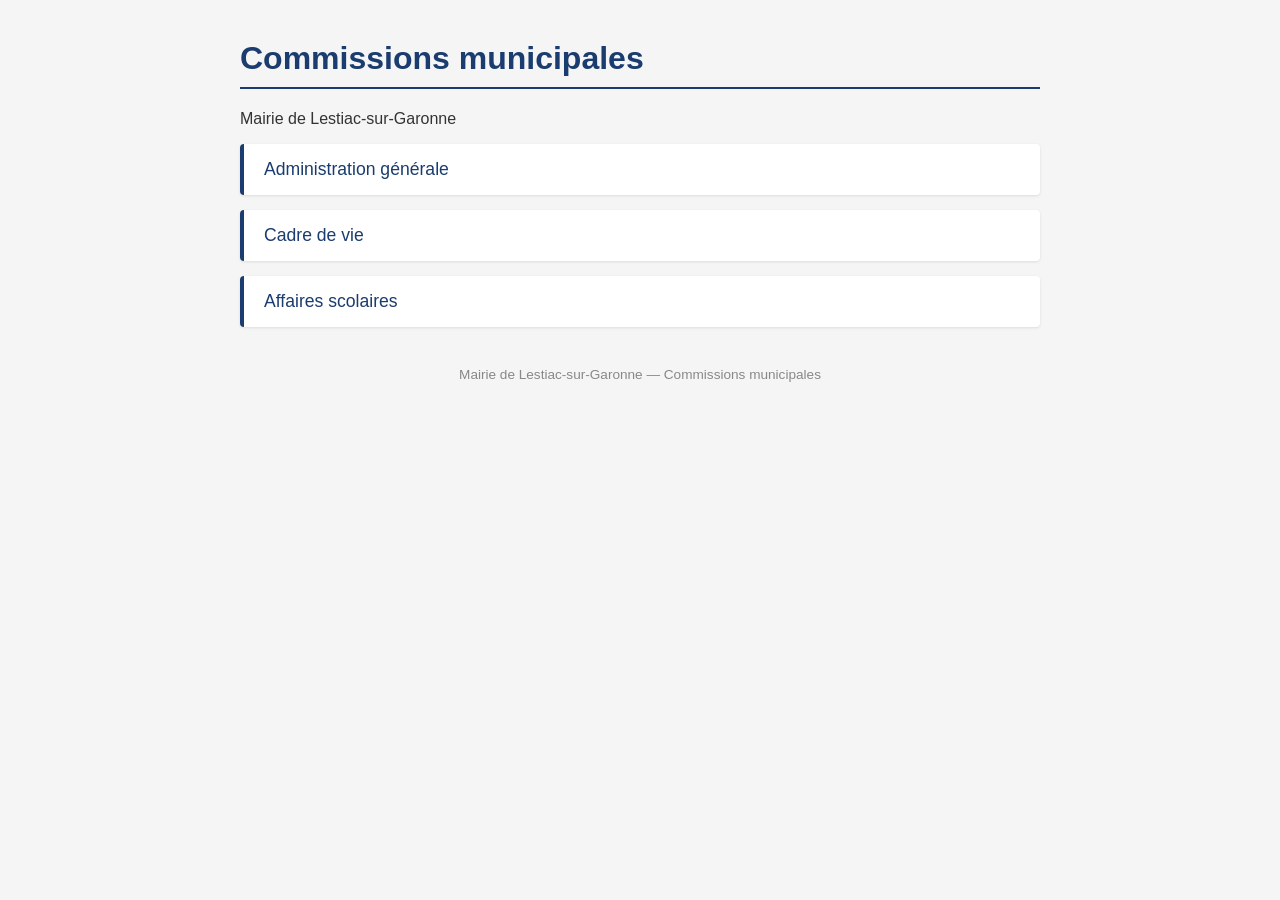
==== index.html @ 2bb53dbc "Create index.html" ====
<!DOCTYPE html>
<html lang="fr">
<head>
  <meta charset="UTF-8">
  <meta name="viewport" content="width=device-width, initial-scale=1.0">
  <title>Commissions - Mairie de Lestiac-sur-Garonne</title>
  <style>
    body { font-family: Arial, sans-serif; max-width: 800px; margin: 40px auto; padding: 0 20px; background: #f5f5f5; color: #333; }
    h1 { color: #1a3c6e; border-bottom: 2px solid #1a3c6e; padding-bottom: 10px; }
    ul { list-style: none; padding: 0; }
    li { margin: 15px 0; }
    a { display: block; padding: 15px 20px; background: #fff; border-left: 4px solid #1a3c6e; text-decoration: none; color: #1a3c6e; font-size: 1.1em; border-radius: 4px; box-shadow: 0 1px 3px rgba(0,0,0,0.1); transition: background 0.2s; }
    a:hover { background: #e8f0fe; }
    footer { margin-top: 40px; font-size: 0.85em; color: #888; text-align: center; }
  </style>
</head>
<body>
  <h1>Commissions municipales</h1>
  <p>Mairie de Lestiac-sur-Garonne</p>
  <ul>
    <li><a href="administration-generale.html">Administration g&#233;n&#233;rale</a></li>
    <li><a href="cadre-de-vie.html">Cadre de vie</a></li>
    <li><a href="affaires-scolaires.html">Affaires scolaires</a></li>
  </ul>
  <footer>Mairie de Lestiac-sur-Garonne &mdash; Commissions municipales</footer>
</body>
</html>
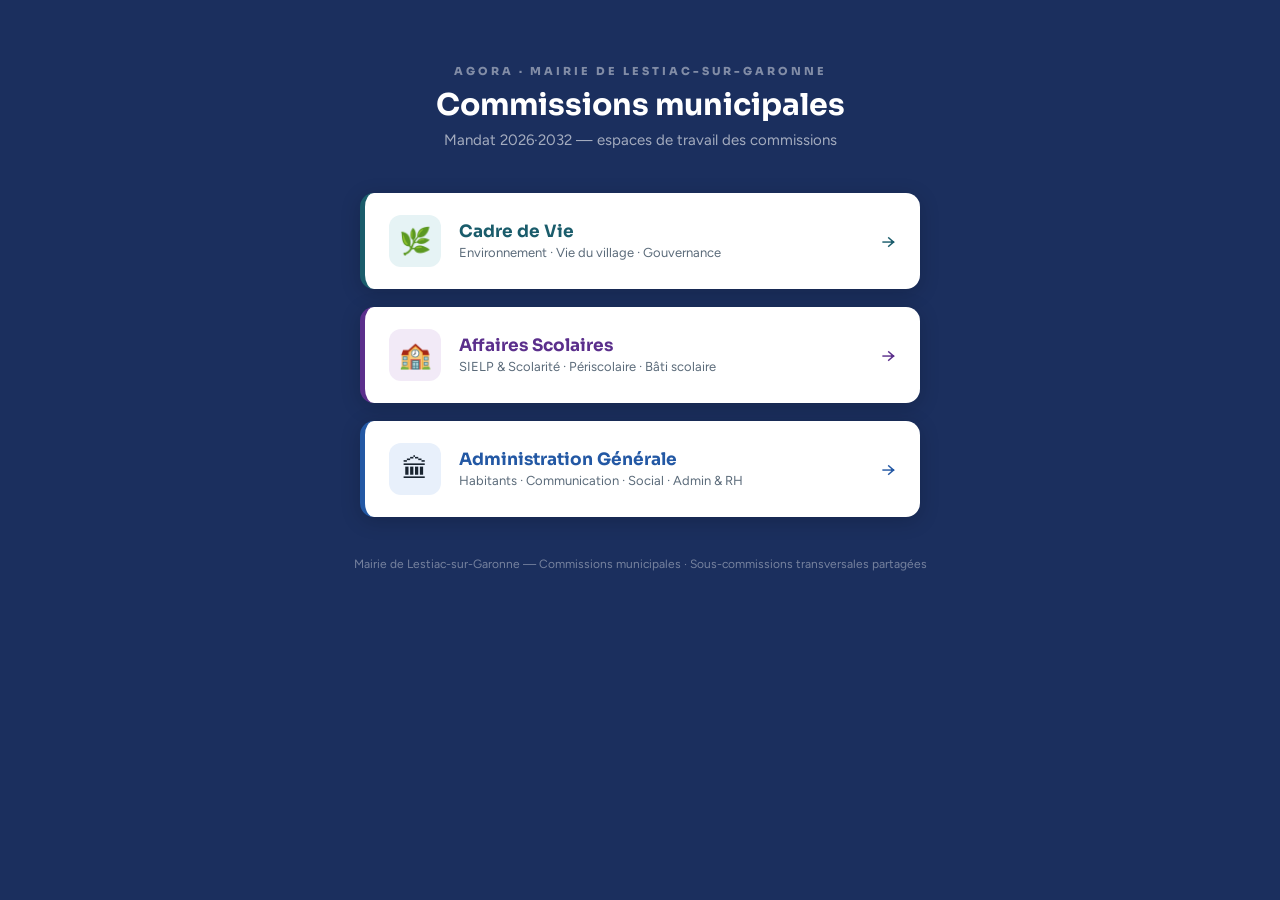
==== commit dabf053d: "Add files via upload" ====
--- a/index.html
+++ b/index.html
@@ -1,27 +1,78 @@
 <!DOCTYPE html>
 <html lang="fr">
 <head>
-  <meta charset="UTF-8">
-  <meta name="viewport" content="width=device-width, initial-scale=1.0">
-  <title>Commissions - Mairie de Lestiac-sur-Garonne</title>
-  <style>
-    body { font-family: Arial, sans-serif; max-width: 800px; margin: 40px auto; padding: 0 20px; background: #f5f5f5; color: #333; }
-    h1 { color: #1a3c6e; border-bottom: 2px solid #1a3c6e; padding-bottom: 10px; }
-    ul { list-style: none; padding: 0; }
-    li { margin: 15px 0; }
-    a { display: block; padding: 15px 20px; background: #fff; border-left: 4px solid #1a3c6e; text-decoration: none; color: #1a3c6e; font-size: 1.1em; border-radius: 4px; box-shadow: 0 1px 3px rgba(0,0,0,0.1); transition: background 0.2s; }
-    a:hover { background: #e8f0fe; }
-    footer { margin-top: 40px; font-size: 0.85em; color: #888; text-align: center; }
-  </style>
+<meta charset="UTF-8">
+<meta name="viewport" content="width=device-width, initial-scale=1.0, viewport-fit=cover">
+<meta name="theme-color" content="#1B2F5E">
+<title>Commissions municipales — Lestiac-sur-Garonne</title>
+<link rel="preconnect" href="https://fonts.googleapis.com">
+<link rel="preconnect" href="https://fonts.gstatic.com" crossorigin>
+<link href="https://fonts.googleapis.com/css2?family=Sora:wght@600;700;800&family=Figtree:wght@400;500;600&display=swap" rel="stylesheet">
+<style>
+  *{box-sizing:border-box;margin:0;padding:0}
+  body{
+    font-family:'Figtree',sans-serif;color:#1A2530;
+    background:#1B2F5E;
+    min-height:100vh;display:flex;flex-direction:column;align-items:center;
+    padding:64px 20px 48px;
+  }
+  .wordmark{font-family:'Sora',sans-serif;font-weight:800;font-size:11px;letter-spacing:3px;text-transform:uppercase;color:rgba(255,255,255,.45);margin-bottom:10px}
+  h1{font-family:'Sora',sans-serif;font-weight:700;font-size:30px;color:#fff;text-align:center;line-height:1.15}
+  .sub{color:rgba(255,255,255,.6);font-size:15px;margin-top:8px;margin-bottom:44px;text-align:center}
+  .grid{display:grid;gap:18px;width:100%;max-width:560px}
+  a.card{
+    display:flex;align-items:center;gap:18px;
+    background:#fff;border-radius:14px;padding:22px 24px;
+    text-decoration:none;color:#1A2530;
+    box-shadow:0 4px 20px rgba(0,0,0,.18);
+    border-left:5px solid var(--c);
+    transition:transform .16s ease, box-shadow .16s ease;
+  }
+  a.card:hover{transform:translateY(-2px);box-shadow:0 10px 30px rgba(0,0,0,.28)}
+  .ico{
+    width:52px;height:52px;border-radius:12px;flex-shrink:0;
+    display:flex;align-items:center;justify-content:center;font-size:26px;
+    background:var(--cp);
+  }
+  .meta{display:flex;flex-direction:column;gap:3px;min-width:0}
+  .meta .name{font-family:'Sora',sans-serif;font-weight:700;font-size:17px;color:var(--c)}
+  .meta .desc{font-size:13px;color:#5B6B7A}
+  .arrow{margin-left:auto;color:var(--c);font-size:20px;flex-shrink:0}
+  footer{margin-top:40px;font-size:12px;color:rgba(255,255,255,.4);text-align:center}
+</style>
 </head>
 <body>
+  <div class="wordmark">AGORA · Mairie de Lestiac-sur-Garonne</div>
   <h1>Commissions municipales</h1>
-  <p>Mairie de Lestiac-sur-Garonne</p>
-  <ul>
-    <li><a href="administration-generale.html">Administration g&#233;n&#233;rale</a></li>
-    <li><a href="cadre-de-vie.html">Cadre de vie</a></li>
-    <li><a href="affaires-scolaires.html">Affaires scolaires</a></li>
-  </ul>
-  <footer>Mairie de Lestiac-sur-Garonne &mdash; Commissions municipales</footer>
+  <div class="sub">Mandat 2026·2032 — espaces de travail des commissions</div>
+
+  <div class="grid">
+    <a class="card" href="cadre-de-vie.html" style="--c:#1A5C6B;--cp:#E6F3F5">
+      <div class="ico">🌿</div>
+      <div class="meta">
+        <div class="name">Cadre de Vie</div>
+        <div class="desc">Environnement · Vie du village · Gouvernance</div>
+      </div>
+      <div class="arrow">→</div>
+    </a>
+    <a class="card" href="affaires-scolaires.html" style="--c:#5B2F8C;--cp:#F2EAF7">
+      <div class="ico">🏫</div>
+      <div class="meta">
+        <div class="name">Affaires Scolaires</div>
+        <div class="desc">SIELP &amp; Scolarité · Périscolaire · Bâti scolaire</div>
+      </div>
+      <div class="arrow">→</div>
+    </a>
+    <a class="card" href="administration-generale.html" style="--c:#2358A4;--cp:#E8F0FB">
+      <div class="ico">🏛</div>
+      <div class="meta">
+        <div class="name">Administration Générale</div>
+        <div class="desc">Habitants · Communication · Social · Admin &amp; RH</div>
+      </div>
+      <div class="arrow">→</div>
+    </a>
+  </div>
+
+  <footer>Mairie de Lestiac-sur-Garonne — Commissions municipales · Sous-commissions transversales partagées</footer>
 </body>
 </html>
